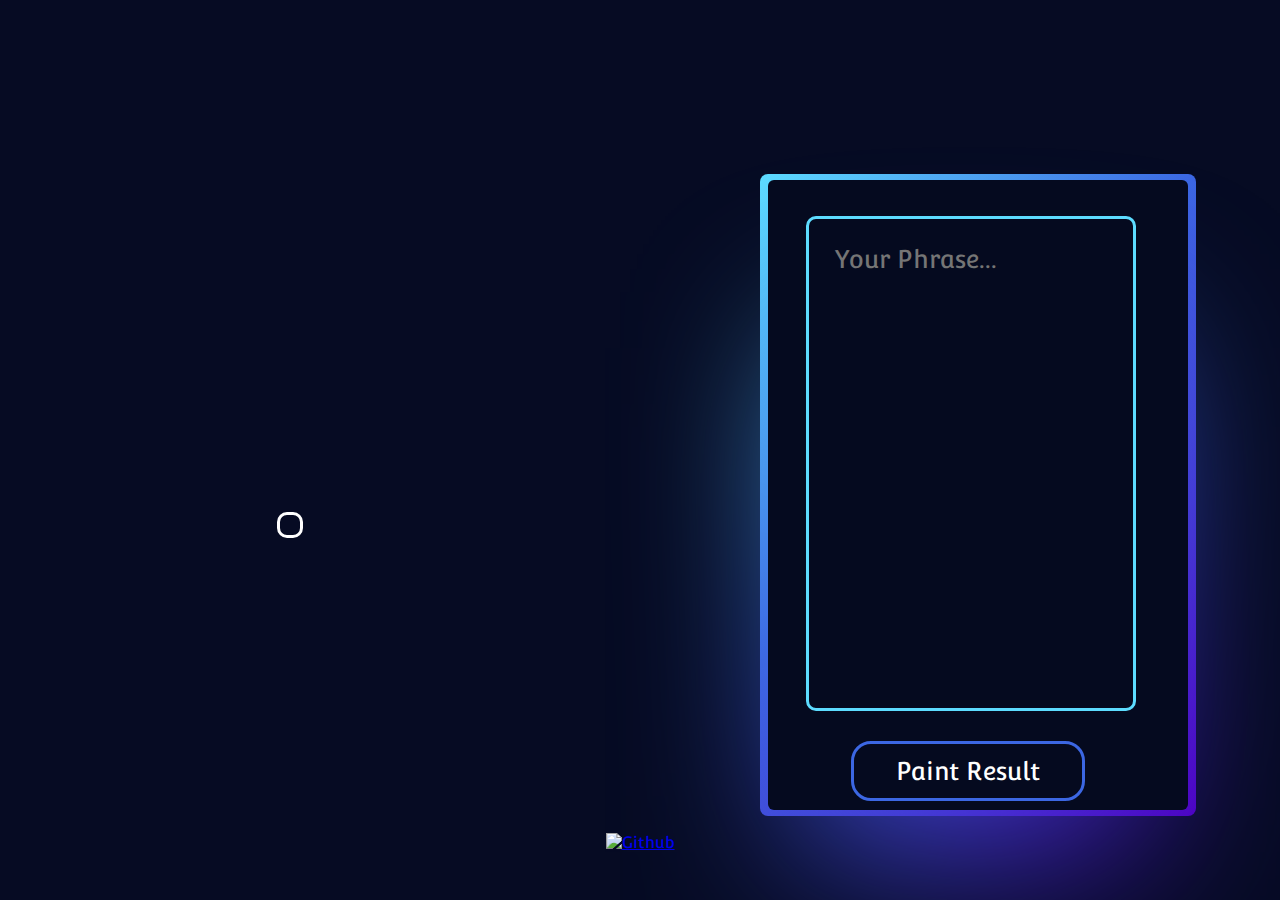
==== index.html @ 81417b0f "Add files via upload" ====
<!DOCTYPE html>
<html>

<head>
  <meta charset="utf-8">
  <title>Paint-AI</title>
  <link rel="stylesheet" href="style.css">
  <link rel="preconnect" href="https://fonts.gstatic.com">
  <link href="https://fonts.googleapis.com/css2?family=Convergence&family=Lato:wght@300;400;700;900&family=Mukta:wght@300;400;600;700;800&family=Noto+Sans:wght@400;700&display=swap" rel="stylesheet">
</head>

<!--=============== META ===============-->
<meta property="og:title" content="Paint-AI">
<meta property="og:type" content="video">
<meta property="og:site_name" content="Paint-AI">
<meta property="og:thumbnail" content="https://i.imgur.com/YF2kr88.png">
<meta property="og:image" content="https://i.imgur.com/YF2kr88.png">
<meta property="og:description" content="Let a Robot Paint Your Imagination...">
<meta name="theme-color" content="#1b2735">

<!--=============== FAVICON ===============-->
<link rel="shortcut icon" href="https://i.imgur.com/YF2kr88.png" type="image/x-icon">

<!--=============== SCRIPT ===============-->
<script src="script.js"></script>

<body>
  <textarea class="textarea" id="daPhrase" placeholder="Your Phrase..."></textarea>
  <div class="card"></div>
  <button class="bpaint" id="bpaint">Paint Result</button>
</body>

<footer>
  <a href="https://github.com/Ib69/paint-ai"><img src="https://i.imgur.com/DangMhr.png" alt="Github"></a>
</footer>

<div id="conteneur-image">
  
</div>

</html>
---- style.css ----
@import url('https://fonts.googleapis.com/css2?family=Poppins:ital,wght@0,200;1,100&display=swap');

@property --rotate {
  syntax: "<angle>";
  initial-value: 132deg;
  inherits: false;
}

@keyframes spin {
  0% {
    --rotate: 0deg;
  }
  100% {
    --rotate: 360deg;
  }
}

* {
  margin: 0;
  padding: 0;
  box-sizing: border-box;
  font-family: "Convergence", sans-serif;
}

body {
    display: flex;
    align-items: center;
    justify-content: center;
    min-height: 100vh;
    flex-direction: column;
    gap: 30px;
    background-color: #060b23;
  }

  .textarea {
    background: none;
    color: #fff;
    padding: 1em;
    border-radius: 10px;
    border: 3px solid #5ddcff;
    outline: none;
    font-weight: 500;
    font-size: 25px;
    width: var(--textarea-width);
    height: var(--textarea-height);
    transition: all 0.2s;
    position: absolute;
    z-index: 2;
    top: 24%;
    left: 63%;
    resize: none;
  }
  
  .textarea:hover {
    cursor: pointer;
    background: black;
  }
  
  .textarea:focus {
    cursor: text;
    color: #fff;
    background: none;
    border-color: black;
    border: 2.5px solid #5ddcff;
  }
  

:root {
  --btn-height: 60px;
  --btn-width: calc(var(--card-height) / 2.7);
  --card-height: 70vh;
  --card-width: calc(var(--card-height) / 1.5);
  --textarea-height: 55vh;
  --textarea-width: calc(var(--textarea-height) / 1.5);
}

.card {
  background: #050A1F;
  width: var(--card-width);
  height: var(--card-height);
  position: absolute;
  justify-content: center;
  align-items: center;
  text-align: center;
  padding: 3px;
  border-radius: 6px;
  display: flex;
  font-size: 1.5em;
  color: rgb(88 199 250 / 0%);
  top: 20%;
  left: 60%;
}

.card::before {
  content: "";
  width: 104%;
  height: 102%;
  border-radius: 8px;
  background-image: linear-gradient(var(--rotate), #5ddcff, #3c67e3 43%, #4e00c2);
  position: absolute;
  z-index: -1;
  top: -1%;
  left: -2%;
  animation: spin 2.5s linear infinite;
}

.card::after {
  position: absolute;
  content: "";
  top: calc(var(--card-height) / 6);
  left: -1%;
  right: 0;
  z-index: -1;
  height: 100%;
  width: 100%;
  margin: 5 auto;
  transform: scale(0.8);
  filter: blur(calc(var(--card-height) / 6));
  background-image: linear-gradient(
    var(--rotate)
    , #5ddcff, #3c67e3 43%, #4e00c2);
    opacity: 1;
  transition: opacity .5s;
  animation: spin 2.5s linear infinite;
}

/* Paint Button (got it from https://codepen.io/yuhomyan/pen/OJMejWJ button16)*/
.bpaint {
  width: var(--btn-width);
  height: var(--btn-height);
  font-size: 25px;
  color: #fff;
  border-radius: 20px;
  border: 3px solid #3c67e3;
  background: none;
  cursor: pointer;
  position: absolute;
  z-index: 3;
  left: 66.5%;
  top: calc(var(--card-height) / 0.85);
}

.bpaint:hover {
  background-color: #030714;
}

footer {
  text-align: center;
  padding: 20px 0;
  position: relative;
  top: 420px;
}

#conteneur-image {
  position: relative;
  top: 30px;
  left: -350px;
  width: auto;
  height: auto;
  border: 3px solid #fff;
  border-radius: 10px;
  padding: 10px;
}

#image {
  width: 100%;
  height: auto;
}
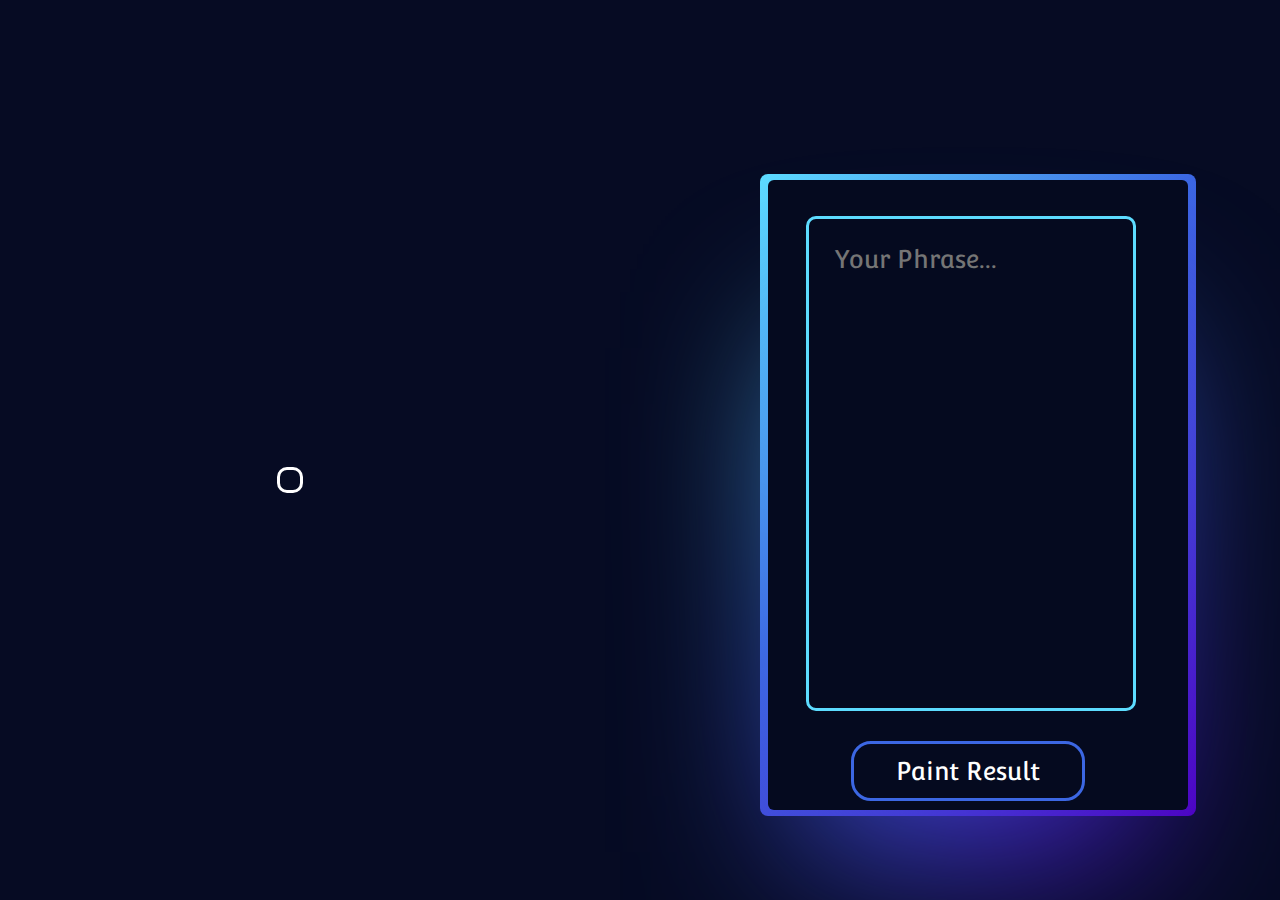
==== commit 08a91bfa: "Update index.html" ====
--- a/index.html
+++ b/index.html
@@ -30,10 +30,6 @@
   <button class="bpaint" id="bpaint">Paint Result</button>
 </body>
 
-<footer>
-  <a href="https://github.com/Ib69/paint-ai"><img src="https://i.imgur.com/DangMhr.png" alt="Github"></a>
-</footer>
-
 <div id="conteneur-image">
   
 </div>
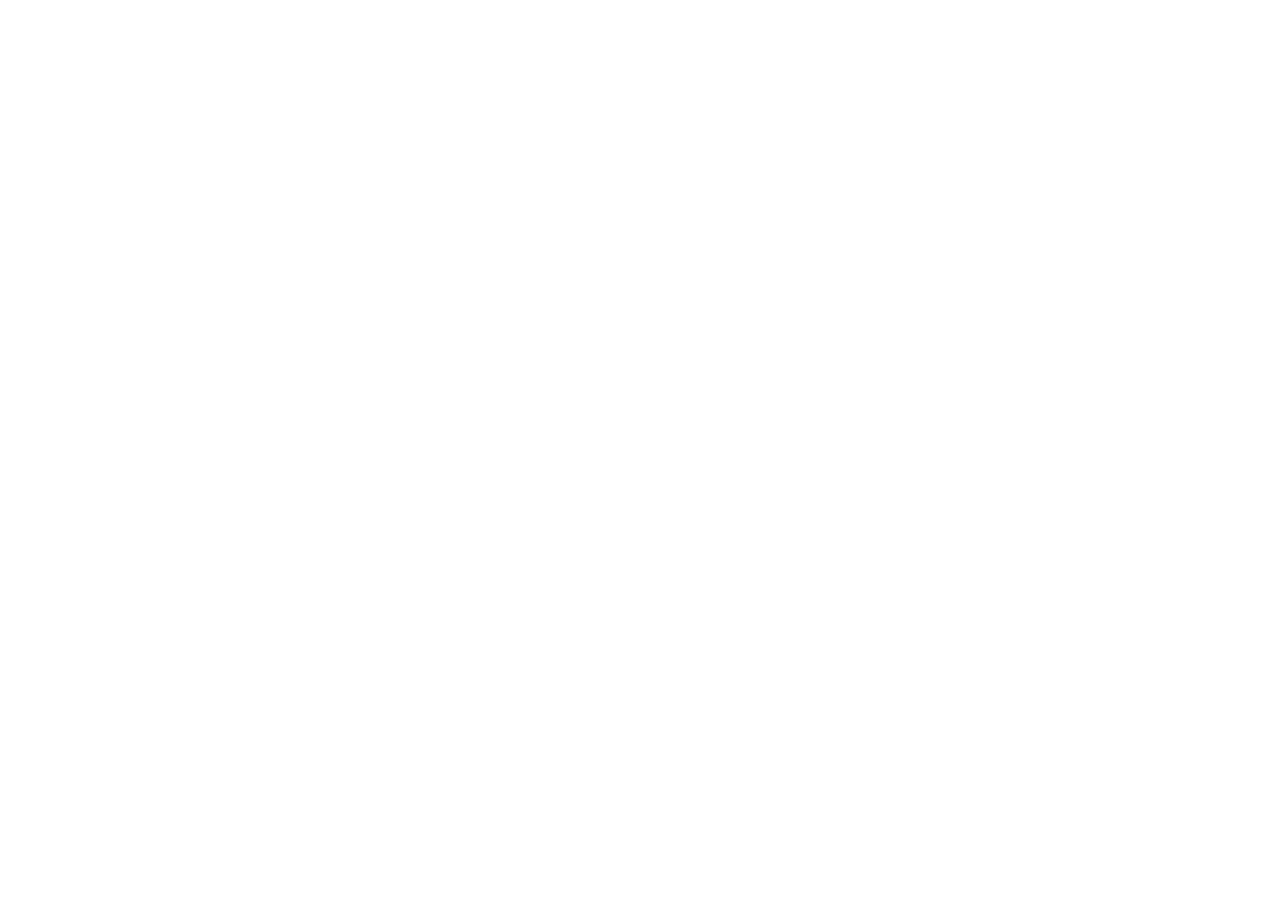
==== commit 6663c849: "Rename geaga.html to index.html" ====
--- a/index.html
+++ b/index.html
@@ -1,37 +1,13 @@
-<!DOCTYPE html>
-<html>
-
-<head>
-  <meta charset="utf-8">
-  <title>Paint-AI</title>
-  <link rel="stylesheet" href="style.css">
-  <link rel="preconnect" href="https://fonts.gstatic.com">
-  <link href="https://fonts.googleapis.com/css2?family=Convergence&family=Lato:wght@300;400;700;900&family=Mukta:wght@300;400;600;700;800&family=Noto+Sans:wght@400;700&display=swap" rel="stylesheet">
-</head>
-
-<!--=============== META ===============-->
-<meta property="og:title" content="Paint-AI">
-<meta property="og:type" content="video">
-<meta property="og:site_name" content="Paint-AI">
-<meta property="og:thumbnail" content="https://i.imgur.com/YF2kr88.png">
-<meta property="og:image" content="https://i.imgur.com/YF2kr88.png">
-<meta property="og:description" content="Let a Robot Paint Your Imagination...">
-<meta name="theme-color" content="#1b2735">
-
-<!--=============== FAVICON ===============-->
-<link rel="shortcut icon" href="https://i.imgur.com/YF2kr88.png" type="image/x-icon">
-
-<!--=============== SCRIPT ===============-->
-<script src="script.js"></script>
-
-<body>
-  <textarea class="textarea" id="daPhrase" placeholder="Your Phrase..."></textarea>
-  <div class="card"></div>
-  <button class="bpaint" id="bpaint">Paint Result</button>
-</body>
-
-<div id="conteneur-image">
-  
-</div>
-
-</html>
+<!DOCTYPE html>
+<html lang="en">
+  <head>
+    <meta charset="UTF-8">
+    <meta name="viewport" content="width=device-width, initial-scale=1.0">
+    <meta http-equiv="X-UA-Compatible" content="ie=edge">
+    <title>HTML 5 Boilerplate</title>
+    <link rel="stylesheet" href="style.css">
+  </head>
+  <body>
+	<script src="index.js"></script>
+  </body>
+</html>
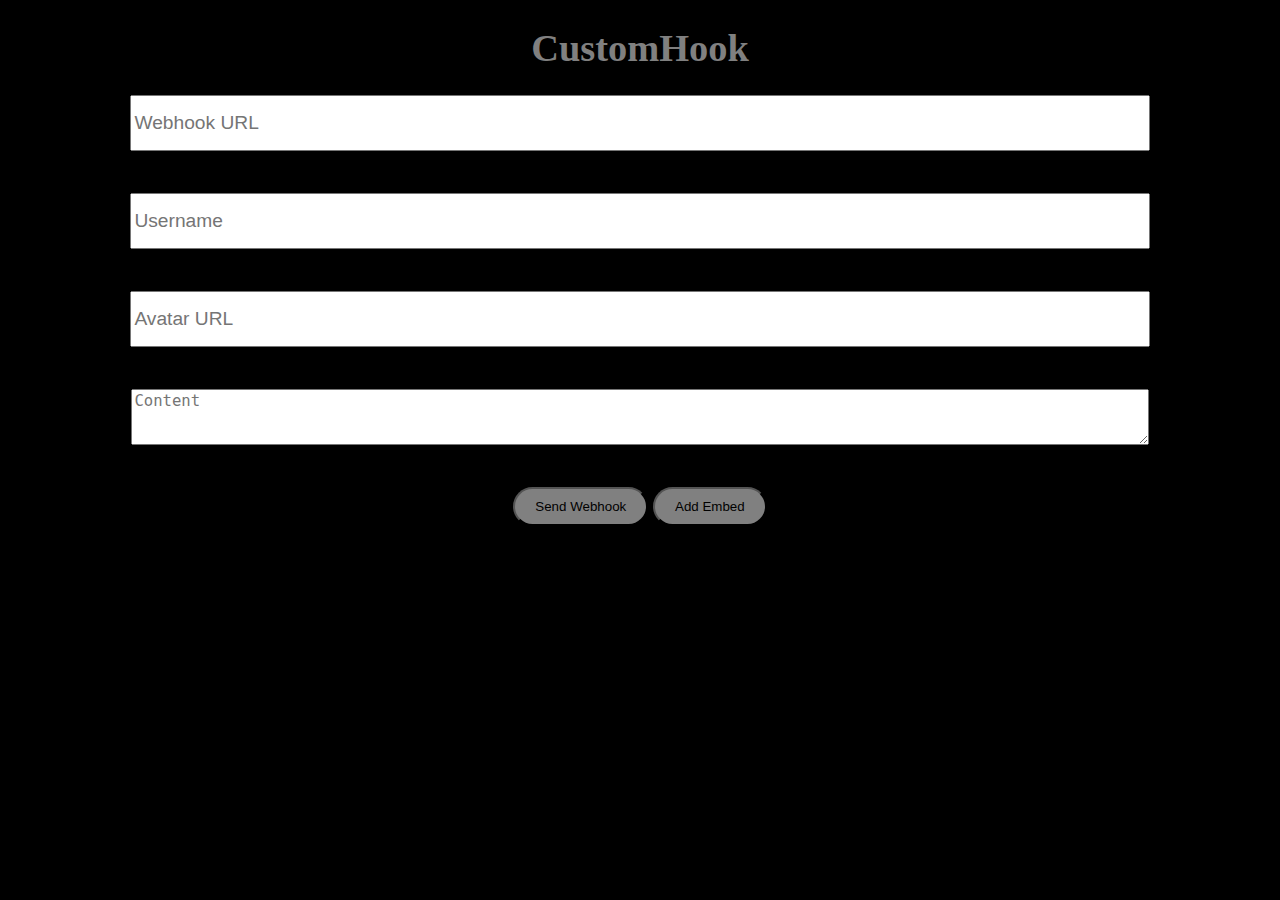
==== commit bc877b26: "Update index.html" ====
--- a/index.html
+++ b/index.html
@@ -1,13 +1,127 @@
 <!DOCTYPE html>
-<html lang="en">
-  <head>
-    <meta charset="UTF-8">
-    <meta name="viewport" content="width=device-width, initial-scale=1.0">
-    <meta http-equiv="X-UA-Compatible" content="ie=edge">
-    <title>HTML 5 Boilerplate</title>
-    <link rel="stylesheet" href="style.css">
-  </head>
-  <body>
-	<script src="index.js"></script>
-  </body>
+<html>
+<head>
+   <title>CustomHook</title>
+   <style>
+      body {
+         background-color: #000;
+         color: #808080;
+         text-align: center;
+         font-size: 1.2em;
+      }
+      input, textarea {
+         width: 80%;
+         height: 50px; /* Увеличение высоты строк */
+         font-size: 1em; /* Увеличение размера шрифта */
+         margin: 10px auto;
+         display: block;
+      }
+      button {
+         border-radius: 25px;
+         padding: 10px 20px;
+         background: #808080;
+         color: #000;
+         display: inline-block;
+         margin: 10px auto;
+      }
+      #errorMessage {
+         color: red;
+      }
+      .embedFields {
+         margin-bottom: 20px;
+      }
+   </style>
+   <script>
+      var embedCount = 0;
+      function sendWebhook() {
+         var url = document.getElementById("webhookUrl").value;
+         var content = document.getElementById("content").value;
+         var username = document.getElementById("username").value;
+         var avatarUrl = document.getElementById("avatarUrl").value;
+
+         var data = {
+            "content": content,
+            "username": username,
+            "avatar_url": avatarUrl
+         };
+
+         for (var i = 0; i < embedCount; i++) {
+            var embedTitle = document.getElementById("embedTitle" + i).value;
+            var embedDescription = document.getElementById("embedDescription" + i).value;
+            var embedColor = document.getElementById("embedColor" + i).value;
+            var embedImageUrl = document.getElementById("embedImageUrl" + i).value;
+            
+            if (embedTitle || embedDescription || embedColor || embedImageUrl) {
+                data.embeds = data.embeds || [];
+                data.embeds.push({
+                    "title": embedTitle,
+                    "description": embedDescription,
+                    "color": parseInt(embedColor, 16),
+                    "image": {
+                        "url": embedImageUrl
+                    }
+                });
+            }
+         }
+
+         fetch(url, {
+            method: 'POST',
+            headers: {
+               'Content-Type': 'application/json'
+            },
+            body: JSON.stringify(data)
+         })
+         .then(response => response.text())
+         .then(result => {
+            console.log('Webhook sent successfully:', result);
+         })
+         .catch(error => {
+            console.error('Error sending webhook:', error);
+         });
+      }
+
+      function addEmbed() {
+         if (embedCount >= 3) {
+            var errorMessage = document.getElementById("errorMessage");
+            errorMessage.textContent = "МАКСИМУМ 3 ЭМБЕДА!";
+            errorMessage.style.visibility = "visible";
+            setTimeout(function() {
+                errorMessage.style.visibility = "hidden";
+            }, 4000);
+            return;
+         }
+
+         var embedFields = document.createElement("div");
+         embedFields.id = "embedFields" + embedCount;
+         embedFields.className = "embedFields";
+         embedFields.innerHTML = `
+            <input type="text" id="embedTitle${embedCount}" placeholder="Embed Title"><br>
+            <textarea id="embedDescription${embedCount}" placeholder="Embed Description"></textarea><br>
+            <input type="text" id="embedColor${embedCount}" placeholder="Embed Color (Hex)"><br>
+            <input type="text" id="embedImageUrl${embedCount}" placeholder="Embed Image URL"><br>
+            <button onclick="removeEmbed(${embedCount})">Remove Embed</button><br>
+         `;
+         document.body.appendChild(embedFields);
+         embedCount++;
+      }
+
+      function removeEmbed(index) {
+         var embedFields = document.getElementById("embedFields" + index);
+         if (embedFields) {
+            embedFields.parentNode.removeChild(embedFields);
+            embedCount--;
+         }
+      }
+   </script>
+</head>
+<body>
+   <h1>CustomHook</h1>
+   <input type="text" id="webhookUrl" placeholder="Webhook URL"><br>
+   <input type="text" id="username" placeholder="Username"><br>
+   <input type="text" id="avatarUrl" placeholder="Avatar URL"><br>
+   <textarea id="content" placeholder="Content"></textarea><br>
+   <button onclick="sendWebhook()">Send Webhook</button>
+   <button onclick="addEmbed()">Add Embed</button>
+   <p id="errorMessage"></p>
+</body>
 </html>
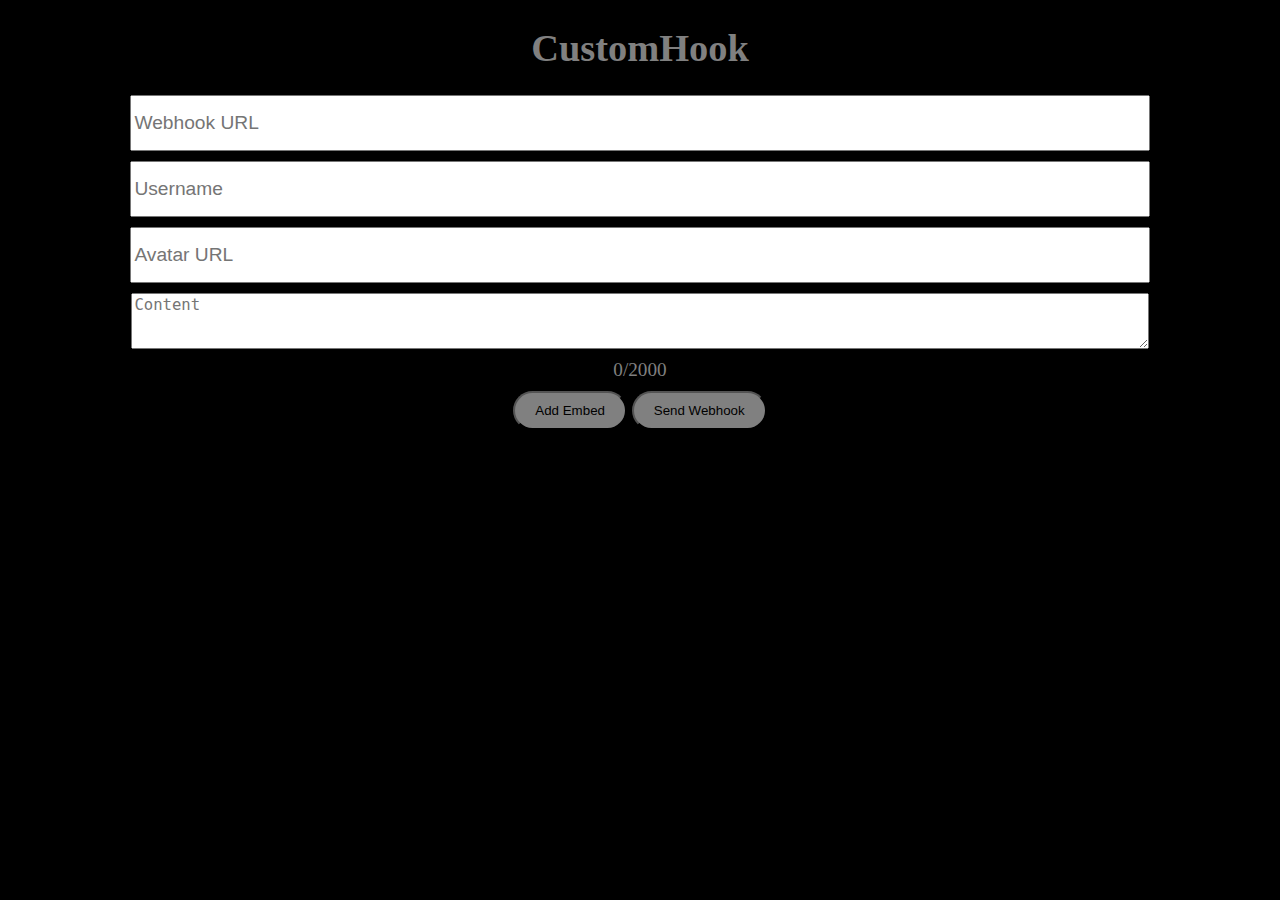
==== commit 929c5435: "Update index.html" ====
--- a/index.html
+++ b/index.html
@@ -26,13 +26,53 @@
       }
       #errorMessage {
          color: red;
+         visibility: hidden;
       }
       .embedFields {
          margin-bottom: 20px;
       }
+      .accordion {
+         background-color: #eee;
+         color: #444;
+         cursor: pointer;
+         padding: 18px;
+         width: 100%;
+         border: none;
+         text-align: left;
+         outline: none;
+         transition: 0.4s;
+      }
+      .panel {
+         padding: 0 18px;
+         display: none;
+         background-color: white;
+         overflow: hidden;
+         transition: max-height 0.2s ease-out;
+      }
    </style>
    <script>
       var embedCount = 0;
+
+      function updateCharCount(elementId, counterId, maxChars) {
+         var element = document.getElementById(elementId);
+         var counter = document.getElementById(counterId);
+         var charCount = element.value.length;
+         counter.textContent = charCount + "/" + maxChars;
+         counter.style.color = charCount <= maxChars ? "#808080" : "red";
+         if (charCount === maxChars) {
+            showMessage("МАКСИМУМ СИМВОЛОВ");
+         }
+      }
+
+      function showMessage(message) {
+         var errorMessage = document.getElementById("errorMessage");
+         errorMessage.textContent = message;
+         errorMessage.style.visibility = "visible";
+         setTimeout(function() {
+            errorMessage.style.visibility = "hidden";
+         }, 4000);
+      }
+
       function sendWebhook() {
          var url = document.getElementById("webhookUrl").value;
          var content = document.getElementById("content").value;
@@ -40,27 +80,33 @@
          var avatarUrl = document.getElementById("avatarUrl").value;
 
          var data = {
-            "content": content,
-            "username": username,
-            "avatar_url": avatarUrl
+            "content": content
          };
+
+         if (username) {
+            data.username = username;
+         }
+
+         if (avatarUrl) {
+            data.avatar_url = avatarUrl;
+         }
 
          for (var i = 0; i < embedCount; i++) {
             var embedTitle = document.getElementById("embedTitle" + i).value;
             var embedDescription = document.getElementById("embedDescription" + i).value;
             var embedColor = document.getElementById("embedColor" + i).value;
             var embedImageUrl = document.getElementById("embedImageUrl" + i).value;
-            
+
             if (embedTitle || embedDescription || embedColor || embedImageUrl) {
-                data.embeds = data.embeds || [];
-                data.embeds.push({
-                    "title": embedTitle,
-                    "description": embedDescription,
-                    "color": parseInt(embedColor, 16),
-                    "image": {
-                        "url": embedImageUrl
-                    }
-                });
+               data.embeds = data.embeds || [];
+               data.embeds.push({
+                  "title": embedTitle,
+                  "description": embedDescription,
+                  "color": parseInt(embedColor, 16),
+                  "image": {
+                     "url": embedImageUrl
+                  }
+               });
             }
          }
 
@@ -82,33 +128,46 @@
 
       function addEmbed() {
          if (embedCount >= 3) {
-            var errorMessage = document.getElementById("errorMessage");
-            errorMessage.textContent = "МАКСИМУМ 3 ЭМБЕДА!";
-            errorMessage.style.visibility = "visible";
-            setTimeout(function() {
-                errorMessage.style.visibility = "hidden";
-            }, 4000);
+            showMessage("МАКСИМУМ 3 ЭМБЕДА!");
             return;
          }
 
+         var accordion = document.createElement("button");
+         accordion.className = "accordion";
+         accordion.textContent = "Embed #" + (embedCount + 1);
+         document.body.appendChild(accordion);
+
          var embedFields = document.createElement("div");
-         embedFields.id = "embedFields" + embedCount;
-         embedFields.className = "embedFields";
+         embedFields.className = "panel";
          embedFields.innerHTML = `
             <input type="text" id="embedTitle${embedCount}" placeholder="Embed Title"><br>
-            <textarea id="embedDescription${embedCount}" placeholder="Embed Description"></textarea><br>
-            <input type="text" id="embedColor${embedCount}" placeholder="Embed Color (Hex)"><br>
+            <textarea id="embedDescription${embedCount}" placeholder="Embed Description" oninput="updateCharCount('embedDescription${embedCount}', 'embedDescriptionCount${embedCount}', 2000)"></textarea>
+            <span id="embedDescriptionCount${embedCount}" style="color: #808080;">0/2000</span><br>
+            <input type="text" id="embedColor${embedCount}" placeholder="EmbedColor (Hex)"><br>
             <input type="text" id="embedImageUrl${embedCount}" placeholder="Embed Image URL"><br>
             <button onclick="removeEmbed(${embedCount})">Remove Embed</button><br>
          `;
          document.body.appendChild(embedFields);
+
+         accordion.addEventListener("click", function() {
+            this.classList.toggle("active");
+            var panel = this.nextElementSibling;
+            if (panel.style.display === "block") {
+               panel.style.display = "none";
+            } else {
+               panel.style.display = "block";
+            }
+         });
+
          embedCount++;
       }
 
       function removeEmbed(index) {
-         var embedFields = document.getElementById("embedFields" + index);
-         if (embedFields) {
+         var embedFields = document.getElementById("embedTitle" + index).parentNode;
+         var accordion = embedFields.previousElementSibling;
+         if (embedFields && accordion) {
             embedFields.parentNode.removeChild(embedFields);
+            accordion.parentNode.removeChild(accordion);
             embedCount--;
          }
       }
@@ -116,12 +175,13 @@
 </head>
 <body>
    <h1>CustomHook</h1>
-   <input type="text" id="webhookUrl" placeholder="Webhook URL"><br>
-   <input type="text" id="username" placeholder="Username"><br>
-   <input type="text" id="avatarUrl" placeholder="Avatar URL"><br>
-   <textarea id="content" placeholder="Content"></textarea><br>
+   <input type="text" id="webhookUrl" placeholder="Webhook URL">
+   <input type="text" id="username" placeholder="Username">
+   <input type="text" id="avatarUrl" placeholder="Avatar URL">
+   <textarea id="content" placeholder="Content" oninput="updateCharCount('content', 'contentCount', 2000)"></textarea>
+   <span id="contentCount" style="color: #808080;">0/2000</span><br>
+   <button onclick="addEmbed()">Add Embed</button>
    <button onclick="sendWebhook()">Send Webhook</button>
-   <button onclick="addEmbed()">Add Embed</button>
    <p id="errorMessage"></p>
 </body>
 </html>
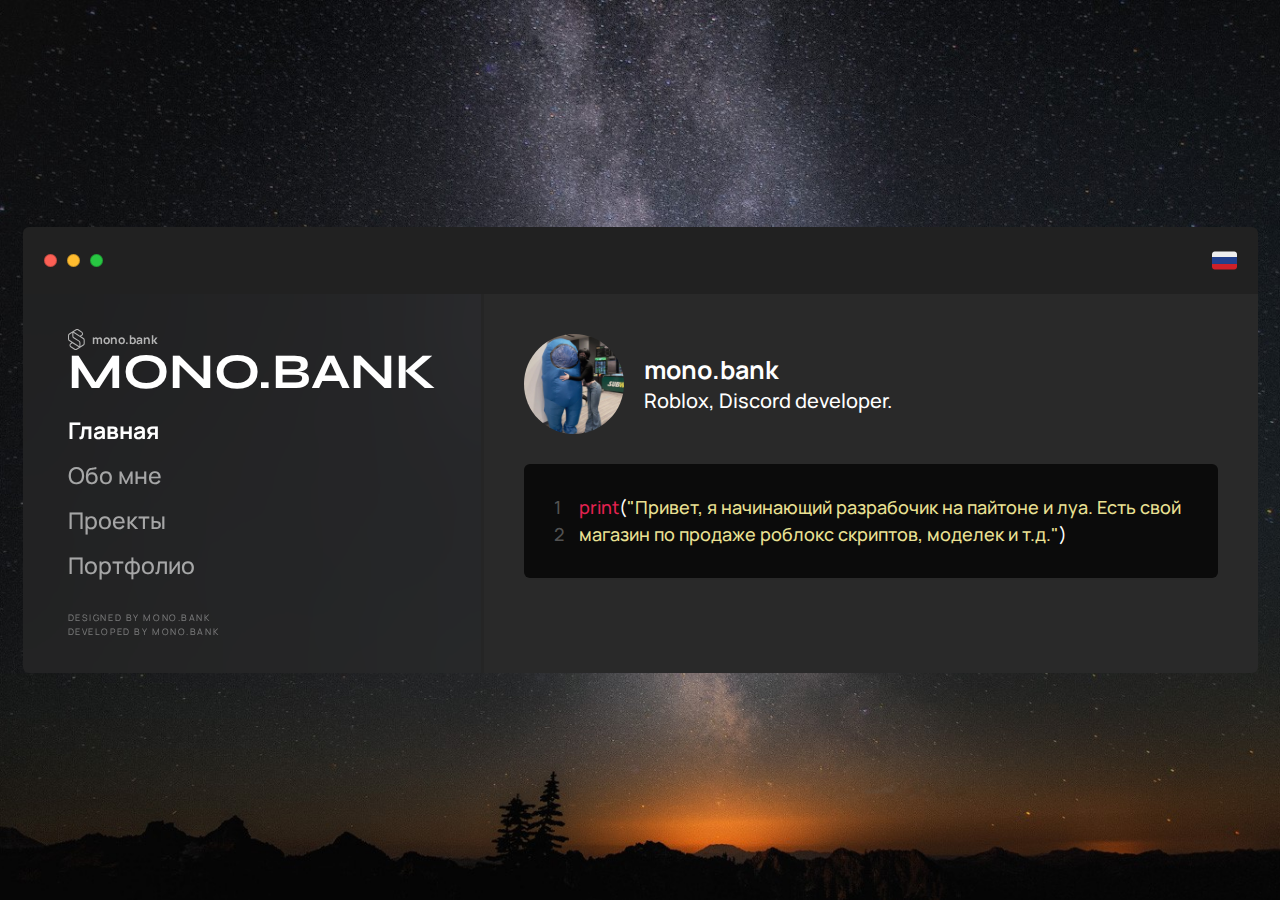
==== commit 034995ac: "Add files via upload" ====
--- a/index.html
+++ b/index.html
@@ -1,187 +1,83 @@
-<!DOCTYPE html>
-<html>
-<head>
-   <title>CustomHook</title>
-   <style>
-      body {
-         background-color: #000;
-         color: #808080;
-         text-align: center;
-         font-size: 1.2em;
-      }
-      input, textarea {
-         width: 80%;
-         height: 50px; /* Увеличение высоты строк */
-         font-size: 1em; /* Увеличение размера шрифта */
-         margin: 10px auto;
-         display: block;
-      }
-      button {
-         border-radius: 25px;
-         padding: 10px 20px;
-         background: #808080;
-         color: #000;
-         display: inline-block;
-         margin: 10px auto;
-      }
-      #errorMessage {
-         color: red;
-         visibility: hidden;
-      }
-      .embedFields {
-         margin-bottom: 20px;
-      }
-      .accordion {
-         background-color: #eee;
-         color: #444;
-         cursor: pointer;
-         padding: 18px;
-         width: 100%;
-         border: none;
-         text-align: left;
-         outline: none;
-         transition: 0.4s;
-      }
-      .panel {
-         padding: 0 18px;
-         display: none;
-         background-color: white;
-         overflow: hidden;
-         transition: max-height 0.2s ease-out;
-      }
-   </style>
-   <script>
-      var embedCount = 0;
-
-      function updateCharCount(elementId, counterId, maxChars) {
-         var element = document.getElementById(elementId);
-         var counter = document.getElementById(counterId);
-         var charCount = element.value.length;
-         counter.textContent = charCount + "/" + maxChars;
-         counter.style.color = charCount <= maxChars ? "#808080" : "red";
-         if (charCount === maxChars) {
-            showMessage("МАКСИМУМ СИМВОЛОВ");
-         }
-      }
-
-      function showMessage(message) {
-         var errorMessage = document.getElementById("errorMessage");
-         errorMessage.textContent = message;
-         errorMessage.style.visibility = "visible";
-         setTimeout(function() {
-            errorMessage.style.visibility = "hidden";
-         }, 4000);
-      }
-
-      function sendWebhook() {
-         var url = document.getElementById("webhookUrl").value;
-         var content = document.getElementById("content").value;
-         var username = document.getElementById("username").value;
-         var avatarUrl = document.getElementById("avatarUrl").value;
-
-         var data = {
-            "content": content
-         };
-
-         if (username) {
-            data.username = username;
-         }
-
-         if (avatarUrl) {
-            data.avatar_url = avatarUrl;
-         }
-
-         for (var i = 0; i < embedCount; i++) {
-            var embedTitle = document.getElementById("embedTitle" + i).value;
-            var embedDescription = document.getElementById("embedDescription" + i).value;
-            var embedColor = document.getElementById("embedColor" + i).value;
-            var embedImageUrl = document.getElementById("embedImageUrl" + i).value;
-
-            if (embedTitle || embedDescription || embedColor || embedImageUrl) {
-               data.embeds = data.embeds || [];
-               data.embeds.push({
-                  "title": embedTitle,
-                  "description": embedDescription,
-                  "color": parseInt(embedColor, 16),
-                  "image": {
-                     "url": embedImageUrl
-                  }
-               });
-            }
-         }
-
-         fetch(url, {
-            method: 'POST',
-            headers: {
-               'Content-Type': 'application/json'
-            },
-            body: JSON.stringify(data)
-         })
-         .then(response => response.text())
-         .then(result => {
-            console.log('Webhook sent successfully:', result);
-         })
-         .catch(error => {
-            console.error('Error sending webhook:', error);
-         });
-      }
-
-      function addEmbed() {
-         if (embedCount >= 3) {
-            showMessage("МАКСИМУМ 3 ЭМБЕДА!");
-            return;
-         }
-
-         var accordion = document.createElement("button");
-         accordion.className = "accordion";
-         accordion.textContent = "Embed #" + (embedCount + 1);
-         document.body.appendChild(accordion);
-
-         var embedFields = document.createElement("div");
-         embedFields.className = "panel";
-         embedFields.innerHTML = `
-            <input type="text" id="embedTitle${embedCount}" placeholder="Embed Title"><br>
-            <textarea id="embedDescription${embedCount}" placeholder="Embed Description" oninput="updateCharCount('embedDescription${embedCount}', 'embedDescriptionCount${embedCount}', 2000)"></textarea>
-            <span id="embedDescriptionCount${embedCount}" style="color: #808080;">0/2000</span><br>
-            <input type="text" id="embedColor${embedCount}" placeholder="EmbedColor (Hex)"><br>
-            <input type="text" id="embedImageUrl${embedCount}" placeholder="Embed Image URL"><br>
-            <button onclick="removeEmbed(${embedCount})">Remove Embed</button><br>
-         `;
-         document.body.appendChild(embedFields);
-
-         accordion.addEventListener("click", function() {
-            this.classList.toggle("active");
-            var panel = this.nextElementSibling;
-            if (panel.style.display === "block") {
-               panel.style.display = "none";
-            } else {
-               panel.style.display = "block";
-            }
-         });
-
-         embedCount++;
-      }
-
-      function removeEmbed(index) {
-         var embedFields = document.getElementById("embedTitle" + index).parentNode;
-         var accordion = embedFields.previousElementSibling;
-         if (embedFields && accordion) {
-            embedFields.parentNode.removeChild(embedFields);
-            accordion.parentNode.removeChild(accordion);
-            embedCount--;
-         }
-      }
-   </script>
-</head>
-<body>
-   <h1>CustomHook</h1>
-   <input type="text" id="webhookUrl" placeholder="Webhook URL">
-   <input type="text" id="username" placeholder="Username">
-   <input type="text" id="avatarUrl" placeholder="Avatar URL">
-   <textarea id="content" placeholder="Content" oninput="updateCharCount('content', 'contentCount', 2000)"></textarea>
-   <span id="contentCount" style="color: #808080;">0/2000</span><br>
-   <button onclick="addEmbed()">Add Embed</button>
-   <button onclick="sendWebhook()">Send Webhook</button>
-   <p id="errorMessage"></p>
-</body>
-</html>
+<!DOCTYPE html>
+<html lang="en">
+<head>
+  <meta charset="UTF-8">
+  <title>mono.bank</title>
+  <meta name="viewport" content="width=device-width, initial-scale=1.0">
+  <link rel="stylesheet" href="styles/style.css">
+  <link rel="stylesheet" href="styles/index.css">
+</head>
+<body>
+
+<div class="card">
+  <section class="header-section">
+    <header class="header">
+      <svg width="59" height="13" viewBox="0 0 59 13" fill="none" xmlns="http://www.w3.org/2000/svg">
+        <circle cx="6.5" cy="6.5" r="6.5" fill="#FC6055"/>
+        <circle cx="6.5" cy="6.5" r="6" stroke="black" stroke-opacity="0.2"/>
+        <circle cx="29.5" cy="6.5" r="6.5" fill="#FFBC2F"/>
+        <circle cx="29.5" cy="6.5" r="6" stroke="black" stroke-opacity="0.2"/>
+        <circle cx="52.5" cy="6.5" r="6.5" fill="#28C742"/>
+        <circle cx="52.5" cy="6.5" r="6" stroke="black" stroke-opacity="0.2"/>
+      </svg>
+      <svg width="25" height="25" viewBox="0 0 25 25" fill="none" xmlns="http://www.w3.org/2000/svg">
+        <g clip-path="url(#clip0_0_12)">
+          <path d="M25 18.7517C25 20.2857 23.7562 21.5294 22.2222 21.5294H2.77778C1.24375 21.5294 0 20.2857 0 18.7517V15.9739H25V18.7517Z" fill="#CE2028"/>
+          <path d="M0 9.02612H25V15.9706H0V9.02612Z" fill="#22408C"/>
+          <path d="M22.2222 3.47388H2.77778C1.24375 3.47388 0 4.71763 0 6.25165V9.02943H25V6.25165C25 4.71763 23.7562 3.47388 22.2222 3.47388Z" fill="#EEEEEE"/>
+        </g>
+        <defs>
+          <clipPath id="clip0_0_12">
+            <rect width="25" height="25" fill="white"/>
+          </clipPath>
+        </defs>
+      </svg>
+    </header>
+  </section>
+  <section class="body-section">
+    <div class="navigation">
+      <div class="brands">
+        <div class="brand__header">
+          <svg width="17" height="22" viewBox="0 0 17 22" fill="none" xmlns="http://www.w3.org/2000/svg">
+            <path fill-rule="evenodd" clip-rule="evenodd" d="M7.88095 0.358488C8.6571 -0.124373 9.64166 -0.119071 10.4126 0.372121L13.9878 2.65016C15.464 3.59071 15.4493 5.74991 13.9605 6.67033L12.9098 7.31993L15.6163 9.04894C16.299 9.4851 16.7121 10.2391 16.7121 11.0489V14.3895C16.7121 15.1994 16.299 15.9533 15.6163 16.3895L8.93838 20.6556C8.15395 21.1567 7.14891 21.1535 6.36768 20.6474L2.54689 18.1723C1.13124 17.2552 1.09685 15.1966 2.48109 14.2328L3.49216 13.5289L1.09405 11.9938C0.412355 11.5574 0 10.8041 0 9.99497V6.57981C0 5.75986 0.423413 4.99797 1.1199 4.56468L7.88095 0.358488ZM4.45932 14.1411L3.08442 15.0984C2.3154 15.6339 2.3345 16.7775 3.12098 17.287L6.94176 19.7622C7.37578 20.0433 7.93413 20.0451 8.36993 19.7667L10.9265 18.1335L4.45932 14.1411ZM12.4461 17.1626L15.0478 15.5006C15.4271 15.2583 15.6566 14.8394 15.6566 14.3895V11.0489C15.6566 10.599 15.4271 10.1801 15.0478 9.93782L11.6379 7.75944L5.37329 3.83152L5.40119 7.26195C5.40486 7.7128 5.63873 8.13052 6.02126 8.36947L11.3299 11.6856C12.0243 12.1194 12.4461 12.8801 12.4461 13.6985V17.1626ZM5.83361 2.8748L11.9203 6.69117L13.4053 5.77315C14.2324 5.2618 14.2405 4.06225 13.4205 3.53972L9.84517 1.26168C9.41689 0.988795 8.86991 0.985849 8.43872 1.25411L5.83361 2.8748ZM4.31764 3.81791L4.34572 7.27053C4.35232 8.08205 4.77329 8.83395 5.46184 9.26406L10.7705 12.5802C11.1563 12.8212 11.3906 13.2438 11.3906 13.6985V17.18L4.72292 13.0639L1.66331 11.1054C1.28459 10.863 1.0555 10.4445 1.0555 9.99497V6.57981C1.0555 6.12428 1.29073 5.70101 1.67767 5.46029L4.31764 3.81791Z" fill="#b4b4b4"/>
+          </svg>
+          <h4>mono.bank</h4>
+        </div>
+        <div class="brand__title">
+          <h1>mono.bank</h1>
+        </div>
+      </div>
+      <nav class="nav">
+        <div class="items">
+          <a href="index.html" class="item active">Главная</a>
+          <a href="about.html" class="item">Обо мне</a>
+          <a href="projects.html" class="item">Проекты</a>
+          <a href="portfolio.html" class="item">Портфолио</a>
+        </div>
+      </nav>
+      <div class="developers">
+        <p>Designed by mono.bank</p>
+        <p>Developed by mono.bank</p>
+      </div>
+    </div>
+    <div class="body">
+      <div class="message">
+        <img src="images/avatar.png" alt="">
+        <div class="container">
+          <div class="author">mono.bank</div>
+          <div class="content">Roblox, Discord developer.</div>
+        </div>
+      </div>
+      <div class="code__card">
+        <div class="lines">
+          <p>1</p>
+          <p>2</p>
+        </div>
+        <div class="code"><span style="color: #E42251">print</span><span style="color: #FFFFFF">(</span><span style="color: #EAE193">"Привет, я начинающий разрабочик на пайтоне и луа. Есть свой магазин по продаже роблокс скриптов, моделек и т.д."</span><span style="color: #FFFFFF">)</span></div>
+      </div>
+    </div>
+  </section>
+</div>
+
+</body>
+</html>
--- a/styles/style.css
+++ b/styles/style.css
@@ -0,0 +1,174 @@
+@import url('https://fonts.googleapis.com/css2?family=Syne:wght@700&display=swap');
+@import url('https://fonts.googleapis.com/css2?family=Manrope:wght@200;300;400;500;600;700;800&display=swap');
+
+* {
+    margin: 0;
+    padding: 0;
+    box-sizing: border-box;
+}
+
+body {
+    font-family: 'Manrope', sans-serif;
+    background: url("../images/wallper.jpg") center no-repeat;
+    background-size: cover;
+    height: 100%;
+    min-height: 100vh;
+    display: flex;
+    flex-direction: column;
+    align-items: center;
+    justify-content: center;
+    position: relative;
+}
+
+.card {
+    padding: 10px;
+    display: flex;
+    flex-direction: column;
+    inset: 0;
+    max-width: 1255px;
+    width: 100%;
+}
+
+.header-section {
+    width: 100%;
+}
+
+.header {
+    display: flex;
+    flex-direction: row;
+    align-items: center;
+    justify-content: space-between;
+    background-color: #212121;
+    width: 100%;
+    padding: 21px;
+    border-radius: 6px 6px 0 0;
+}
+
+.body-section {
+    display: flex;
+}
+
+.navigation {
+    display: flex;
+    flex-direction: column;
+    gap: 30px;
+    padding: 35px 45px;
+    background: rgba(41, 41, 41, 0.65);
+    backdrop-filter: blur(20px);
+    width: fit-content;
+    border-radius: 0 0 0 6px;
+}
+
+.brands {
+    display: flex;
+    flex-direction: column;
+    gap: 10px;
+}
+
+.brand__header {
+    display: flex;
+    align-items: center;
+    gap: 7px;
+    color: #b4b4b4;
+    font-size: 12px;
+    font-weight: 500;
+    line-height: 93%;
+}
+.brand__title {
+    font-family: 'Syne';
+    font-weight: 700;
+    font-size: 25px;
+    line-height: 93%;
+    text-transform: uppercase;
+    color: #FFFFFF;
+}
+
+.items {
+    display: flex;
+    flex-direction: column;
+    gap: 13px;
+}
+
+.item {
+    text-decoration: none;
+    color: rgba(255, 255, 255, 0.6);
+    font-style: medium;
+    font-size: 23px;
+    font-weight: 500;
+}
+.item:hover {
+    color: #fff
+}
+.item.active {
+    color: #fff;
+    font-weight: bold;
+}
+
+.developers p {
+    font-weight: 400;
+    font-size: 9px;
+    text-transform: uppercase;
+    line-height: 150%;
+    letter-spacing: 0.175em;
+    color: rgba(255, 255, 255, 0.4);
+}
+
+.body {
+    display: flex;
+    flex-direction: column;
+    background-color: #292929;
+    width: 100%;
+    border-left: 3px solid #252525;
+    padding: 40px;
+    border-radius: 0 0 6px 0;
+}
+
+@media (max-width: 1212px) {
+    .body-section {
+        flex-direction: column;
+    }
+    .navigation {
+        flex-direction: row;
+        align-items: flex-end;
+        justify-content: space-between;
+        width: 100%;
+        border-radius: unset;
+    }
+    .items {
+        flex-direction: row;
+    }
+    .body {
+        border-radius: 0 0 6px 6px;
+    }
+}
+
+@media (max-width: 1050px) {
+    .body-section {
+        flex-direction: column;
+    }
+    .navigation {
+        flex-direction: column;
+        width: 100%;
+        align-items: center;
+    }
+    .items {
+        flex-direction: column;
+        align-items: center;
+    }
+}
+
+.button {
+    border-radius: 2px;
+    font-family: 'Manrope', sans-serif;
+    display: flex;
+    align-items: center;
+    justify-content: center;
+    padding: 6px 0;
+    background-color: #2491FF;
+    gap: 10px;
+    text-decoration: none;
+    color: #FFFFFF;
+    font-weight: 600;
+    font-size: 12px;
+    line-height: 150%;
+}--- a/styles/index.css
+++ b/styles/index.css
@@ -0,0 +1,73 @@
+.body {
+    gap: 30px;
+}
+
+.message {
+    width: 100%;
+    display: flex;
+    flex-direction: row;
+    align-items: center;
+    gap: 20px;
+}
+
+.message img {
+    width: 100px;
+    height: 100px;
+    border-radius: 50%;
+}
+
+.message .container {
+    display: flex;
+    flex-direction: column;
+    gap: 4px;
+}
+
+.author {
+    font-family: 'Manrope', sans-serif;
+    font-weight: bold;
+    font-size: 25px;
+    line-height: 120%;
+    color: #fff;
+}
+
+.content {
+    font-weight: 500;
+    font-size: 20px;
+    line-height: 120%;
+    color: #fff;
+}
+
+@media (max-width: 420px) {
+    .message {
+        flex-direction: column;
+    }
+    .author {
+        text-align: center;
+    }
+    .content {
+        text-align: center;
+    }
+}
+
+.code__card {
+    display: flex;
+    gap: 15px;
+    background-color: #0B0B0B;
+    padding: 30px;
+    border-radius: 6px;
+}
+
+.lines p {
+    font-family: 'Manrope', sans-serif;
+    font-weight: 500;
+    font-size: 18px;
+    line-height: 150%;
+    color: #525252;
+}
+
+.code {
+    font-family: 'Manrope', sans-serif;
+    font-weight: 500;
+    font-size: 18px;
+    line-height: 150%;
+}